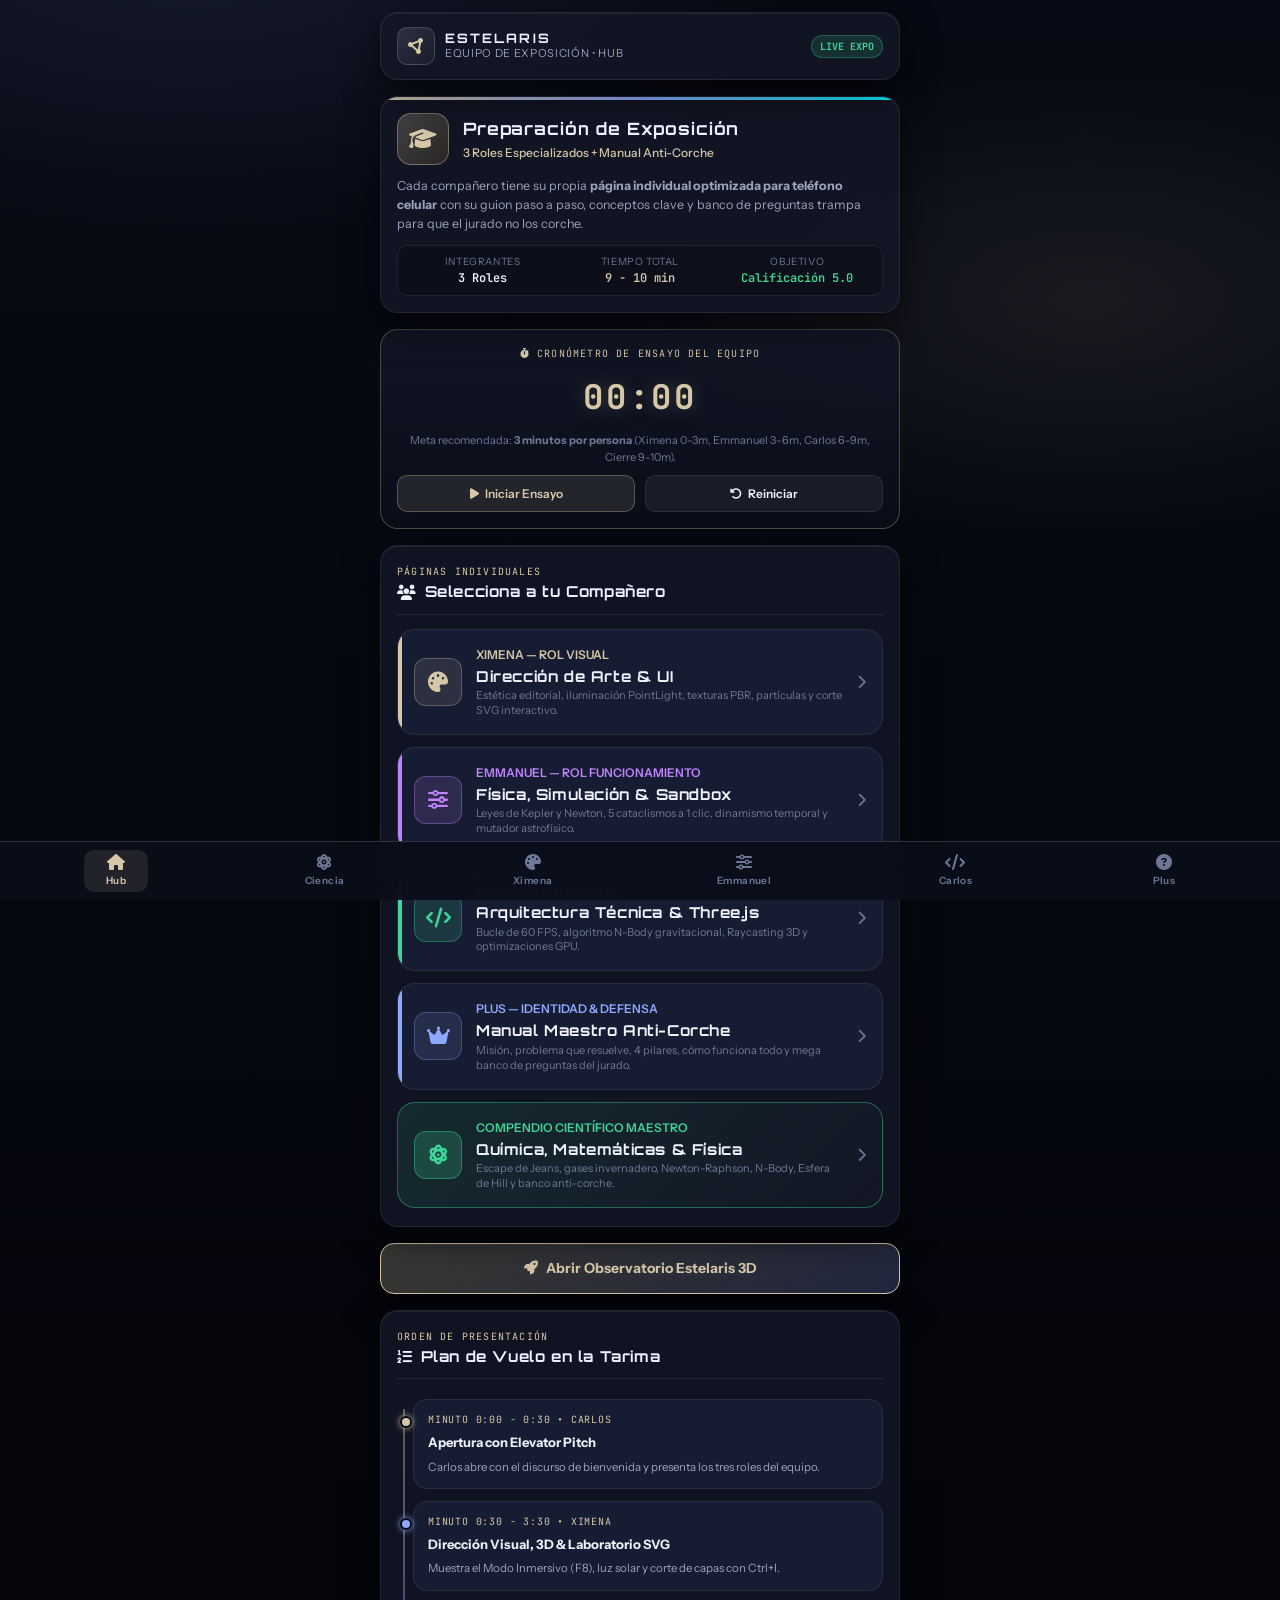
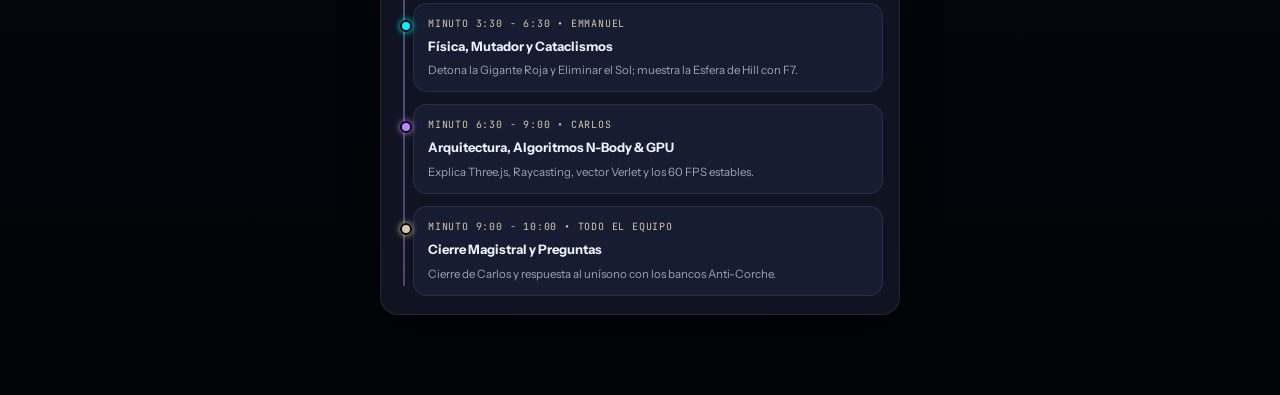
==== expo/index.html @ bb3147bc "Publicación inicial ESTELARIS Observatorio Orbital Web" ====
<!DOCTYPE html>
<html lang="es">
<head>
    <meta charset="UTF-8">
    <meta name="viewport" content="width=device-width, initial-scale=1.0, maximum-scale=1.0, user-scalable=no">
    <title>Estelaris — Portal Móvil de Exposición</title>
    <link rel="preconnect" href="https://fonts.googleapis.com">
    <link rel="preconnect" href="https://fonts.gstatic.com" crossorigin>
    <link href="https://fonts.googleapis.com/css2?family=Instrument+Sans:wght@400;500;600;700&family=JetBrains+Mono:wght@400;500;700&family=Orbitron:wght@500;700;900&display=swap" rel="stylesheet">
    <link rel="stylesheet" href="https://cdnjs.cloudflare.com/ajax/libs/font-awesome/6.4.0/css/all.min.css">
    <style>
:root {
  --bg-0: #06080f;
  --bg-1: #080c18;
  --surface: rgba(19, 23, 38, 0.85);
  --surface-2: rgba(24, 30, 51, 0.90);
  --surface-strong: rgba(27, 33, 56, 0.98);
  --surface-glass: rgba(19, 23, 38, 0.65);
  --border: rgba(255, 255, 255, 0.08);
  --border-strong: rgba(255, 255, 255, 0.16);
  --border-accent: rgba(214, 199, 168, 0.30);
  --border-blue: rgba(142, 168, 255, 0.30);
  --text-1: #eef2ff;
  --text-2: #9aa2bc;
  --text-3: #6e7896;
  --muted: #8d97b5;
  --accent-sand: #d6c7a8;
  --accent-sand-soft: rgba(214, 199, 168, 0.12);
  --accent-blue: #8ea8ff;
  --accent-blue-soft: rgba(142, 168, 255, 0.12);
  --accent-cyan: #00f2fe;
  --accent-purple: #c084fc;
  --accent-pink: #f472b6;
  --success: #3dd598;
  --danger: #ff6b6b;
  --warning: #fbbf24;
  --radius-xl: 18px;
  --radius-lg: 14px;
  --radius-md: 10px;
  --radius-sm: 6px;
  --radius-pill: 999px;
  --shadow: 0 12px 36px rgba(0, 0, 0, 0.6), 0 1px 0 rgba(255, 255, 255, 0.06) inset;
  --shadow-glow: 0 0 20px rgba(142, 168, 255, 0.15);
  --font-display: 'Orbitron', sans-serif;
  --font-sans: 'Instrument Sans', system-ui, -apple-system, Segoe UI, Roboto, sans-serif;
  --font-mono: 'JetBrains Mono', ui-monospace, monospace;
}
* { box-sizing: border-box; margin: 0; padding: 0; -webkit-tap-highlight-color: transparent; }
html { font-size: 15px; scroll-behavior: smooth; }
body {
  background: 
    radial-gradient(900px 500px at 15% -5%, rgba(142, 168, 255, 0.12), transparent 70%),
    radial-gradient(800px 400px at 85% 15%, rgba(214, 199, 168, 0.09), transparent 60%),
    linear-gradient(180deg, #070a14 0%, #06080f 50%, #030408 100%);
  color: var(--text-1);
  font-family: var(--font-sans);
  line-height: 1.5;
  min-height: 100vh;
  padding: 12px 12px 80px 12px;
  -webkit-font-smoothing: antialiased;
  text-rendering: optimizeLegibility;
}
::-webkit-scrollbar { width: 4px; height: 4px; }
::-webkit-scrollbar-thumb { background: rgba(255, 255, 255, 0.15); border-radius: 4px; }
.expo-app { max-width: 520px; margin: 0 auto; display: flex; flex-direction: column; gap: 16px; }
.expo-header {
  background: var(--surface);
  backdrop-filter: blur(20px);
  -webkit-backdrop-filter: blur(20px);
  border: 1px solid var(--border);
  border-radius: var(--radius-xl);
  padding: 14px 16px;
  box-shadow: var(--shadow);
  position: sticky;
  top: 10px;
  z-index: 100;
}
.header-row { display: flex; align-items: center; justify-content: space-between; gap: 12px; }
.header-brand { display: flex; align-items: center; gap: 10px; text-decoration: none; color: inherit; }
.brand-icon {
  width: 38px; height: 38px; border-radius: var(--radius-md); display: grid; place-items: center;
  background: linear-gradient(135deg, rgba(255, 255, 255, 0.12), rgba(255, 255, 255, 0.03));
  border: 1px solid var(--border-strong); color: var(--accent-sand); font-size: 16px; flex-shrink: 0;
}
.brand-info h1 { font-family: var(--font-display); font-size: 13px; letter-spacing: 0.16em; font-weight: 700; line-height: 1.1; color: var(--text-1); }
.brand-info p { font-size: 11px; color: var(--text-2); text-transform: uppercase; letter-spacing: 0.06em; }
.version-pill { font-size:10px; padding:3px 8px; border-radius:999px; background:rgba(61,213,152,0.14); border:1px solid rgba(61,213,152,0.3); color:var(--success); font-family:var(--font-mono); font-weight:700; }
.profile-card {
  background: var(--surface); backdrop-filter: blur(16px); -webkit-backdrop-filter: blur(16px);
  border: 1px solid var(--border); border-radius: var(--radius-xl); padding: 16px; box-shadow: var(--shadow);
  display: flex; flex-direction: column; gap: 12px; position: relative; overflow: hidden;
}
.profile-card::before {
  content: ''; position: absolute; top: 0; left: 0; right: 0; height: 3px;
  background: linear-gradient(90deg, var(--accent-sand), var(--accent-blue), var(--accent-cyan));
}
.profile-header { display: flex; align-items: center; gap: 14px; }
.avatar-bubble {
  width: 52px; height: 52px; border-radius: 14px; display: grid; place-items: center; font-size: 22px; flex-shrink: 0;
  background: linear-gradient(135deg, rgba(142, 168, 255, 0.2), rgba(0, 242, 254, 0.1)); border: 1px solid rgba(142, 168, 255, 0.3); color: var(--accent-blue);
}
.avatar-bubble--sand { background: linear-gradient(135deg, rgba(214, 199, 168, 0.25), rgba(251, 191, 36, 0.1)); border-color: rgba(214, 199, 168, 0.4); color: var(--accent-sand); }
.profile-meta h2 { font-family: var(--font-display); font-size: 17px; color: var(--text-1); letter-spacing: 0.05em; margin-bottom: 2px; }
.profile-meta .role-subtitle { font-size: 12px; color: var(--accent-sand); font-weight: 500; }
.profile-stats-row {
  display: grid; grid-template-columns: repeat(3, 1fr); gap: 8px; background: rgba(0, 0, 0, 0.25);
  border: 1px solid var(--border); border-radius: var(--radius-md); padding: 8px 10px;
}
.profile-stat { display: flex; flex-direction: column; align-items: center; text-align: center; }
.profile-stat-lbl { font-size: 10px; text-transform: uppercase; color: var(--text-3); letter-spacing: 0.06em; }
.profile-stat-val { font-family: var(--font-mono); font-size: 12px; font-weight: 600; color: var(--text-1); }
.section-card {
  background: var(--surface); backdrop-filter: blur(16px); -webkit-backdrop-filter: blur(16px);
  border: 1px solid var(--border); border-radius: var(--radius-xl); padding: 18px 16px; box-shadow: var(--shadow);
  display: flex; flex-direction: column; gap: 14px;
}
.section-head { display: flex; align-items: center; justify-content: space-between; border-bottom: 1px solid var(--border); padding-bottom: 10px; }
.section-title-wrap { display: flex; flex-direction: column; gap: 2px; }
.section-eyebrow { font-family: var(--font-mono); font-size: 10px; text-transform: uppercase; letter-spacing: 0.12em; color: var(--accent-sand); }
.section-title { font-family: var(--font-display); font-size: 15px; color: var(--text-1); letter-spacing: 0.04em; display: flex; align-items: center; gap: 8px; }
.timeline { display: flex; flex-direction: column; gap: 12px; position: relative; padding-left: 16px; }
.timeline::before {
  content: ''; position: absolute; top: 10px; bottom: 10px; left: 6px; width: 2px;
  background: linear-gradient(180deg, var(--accent-sand), var(--accent-blue), var(--accent-purple)); opacity: 0.4;
}
.timeline-step {
  position: relative; background: var(--surface-2); border: 1px solid var(--border); border-radius: var(--radius-lg);
  padding: 12px 14px; display: flex; flex-direction: column; gap: 6px;
}
.timeline-step::before {
  content: ''; position: absolute; left: -14px; top: 16px; width: 8px; height: 8px; border-radius: 50%;
  background: var(--accent-sand); border: 2px solid var(--bg-0); box-shadow: 0 0 6px var(--accent-sand);
}
.timeline-step:nth-child(2)::before { background: var(--accent-blue); box-shadow: 0 0 6px var(--accent-blue); }
.timeline-step:nth-child(3)::before { background: var(--accent-cyan); box-shadow: 0 0 6px var(--accent-cyan); }
.timeline-step:nth-child(4)::before { background: var(--accent-purple); box-shadow: 0 0 6px var(--accent-purple); }
.timeline-time { font-family: var(--font-mono); font-size: 10px; color: var(--accent-sand); text-transform: uppercase; letter-spacing: 0.08em; display: flex; justify-content: space-between; }
.timeline-title { font-size: 13px; font-weight: 700; color: var(--text-1); }
.expo-bottom-bar {
  position: fixed; bottom: 0; left: 0; right: 0; background: rgba(10, 14, 26, 0.94); backdrop-filter: blur(20px); -webkit-backdrop-filter: blur(20px);
  border-top: 1px solid var(--border-strong); display: flex; justify-content: space-around; align-items: center; padding: 8px 12px calc(8px + env(safe-area-inset-bottom)); z-index: 200;
}
.expo-tab-link {
  display: flex; flex-direction: column; align-items: center; gap: 3px; text-decoration: none; color: var(--text-3);
  font-size: 10px; font-weight: 600; letter-spacing: 0.04em; padding: 4px 8px; border-radius: var(--radius-md); transition: all 0.2s ease; min-width: 64px;
}
.expo-tab-link i { font-size: 16px; }
.expo-tab-link.active { color: var(--accent-sand); background: rgba(214, 199, 168, 0.12); }
        .hub-grid {
            display: flex;
            flex-direction: column;
            gap: 12px;
        }
        .hub-card {
            background: var(--surface-2);
            border: 1px solid var(--border);
            border-radius: var(--radius-xl);
            padding: 16px;
            display: flex;
            align-items: center;
            justify-content: space-between;
            gap: 14px;
            text-decoration: none;
            color: inherit;
            transition: all 0.2s ease;
            position: relative;
            overflow: hidden;
        }
        .hub-card:active {
            transform: scale(0.98);
            border-color: var(--accent-sand);
        }
        .hub-card::before {
            content: '';
            position: absolute;
            left: 0;
            top: 0;
            bottom: 0;
            width: 4px;
        }
        .hub-card--ximena::before { background: var(--accent-sand); }
        .hub-card--emmanuel::before { background: var(--accent-purple); }
        .hub-card--carlos::before { background: var(--success); }
        .hub-card--plus::before { background: var(--accent-blue); }

        .hub-card-left {
            display: flex;
            align-items: center;
            gap: 14px;
        }
        .hub-icon-box {
            width: 48px;
            height: 48px;
            border-radius: 12px;
            display: grid;
            place-items: center;
            font-size: 20px;
            flex-shrink: 0;
        }
        .hub-info h3 {
            font-family: var(--font-display);
            font-size: 15px;
            color: var(--text-1);
            letter-spacing: 0.04em;
        }
        .hub-info .hub-role {
            font-size: 12px;
            font-weight: 600;
            margin-bottom: 2px;
        }
        .hub-info .hub-desc {
            font-size: 11px;
            color: var(--text-3);
            line-height: 1.35;
        }
        .hub-chevron {
            font-size: 14px;
            color: var(--text-3);
        }

        /* Rehearsal Timer */
        .timer-card {
            background: linear-gradient(180deg, rgba(19,23,38,0.9), rgba(10,14,26,0.95));
            border: 1px solid var(--border-accent);
            border-radius: var(--radius-xl);
            padding: 16px;
            display: flex;
            flex-direction: column;
            align-items: center;
            text-align: center;
            gap: 10px;
        }
        .timer-display {
            font-family: var(--font-mono);
            font-size: 34px;
            font-weight: 700;
            color: var(--accent-sand);
            letter-spacing: 0.08em;
            text-shadow: 0 0 20px rgba(214,199,168,0.25);
        }
        .timer-buttons {
            display: flex;
            gap: 10px;
            width: 100%;
        }
        .timer-btn {
            flex: 1;
            padding: 10px;
            border-radius: 10px;
            border: 1px solid var(--border);
            background: rgba(255,255,255,0.06);
            color: var(--text-1);
            font-family: inherit;
            font-size: 12px;
            font-weight: 600;
            cursor: pointer;
            display: flex;
            align-items: center;
            justify-content: center;
            gap: 6px;
        }
        .timer-btn--primary {
            background: var(--accent-sand-soft);
            border-color: var(--border-accent);
            color: var(--accent-sand);
        }
    </style>
</head>
<body>

    <div class="expo-app">
        <!-- Top App Bar -->
        <header class="expo-header">
            <div class="header-row">
                <div class="header-brand">
                    <div class="brand-icon"><i class="fa-solid fa-circle-nodes"></i></div>
                    <div class="brand-info">
                        <h1>ESTELARIS</h1>
                        <p>Equipo de Exposición &bull; Hub</p>
                    </div>
                </div>
                <span class="version-pill" style="font-size:10px; padding:3px 8px; border-radius:999px; background:rgba(61,213,152,0.14); border:1px solid rgba(61,213,152,0.3); color:var(--success); font-family:var(--font-mono); font-weight:700;">
                    LIVE EXPO
                </span>
            </div>
        </header>

        <!-- Banner de Bienvenida -->
        <section class="profile-card">
            <div class="profile-header">
                <div class="avatar-bubble avatar-bubble--sand">
                    <i class="fa-solid fa-graduation-cap"></i>
                </div>
                <div class="profile-meta">
                    <h2>Preparación de Exposición</h2>
                    <div class="role-subtitle">3 Roles Especializados + Manual Anti-Corche</div>
                </div>
            </div>

            <p style="font-size:12.5px; color:var(--text-2); line-height:1.5;">
                Cada compañero tiene su propia <strong>página individual optimizada para teléfono celular</strong> con su guion paso a paso, conceptos clave y banco de preguntas trampa para que el jurado no los corche.
            </p>

            <div class="profile-stats-row">
                <div class="profile-stat">
                    <span class="profile-stat-lbl">Integrantes</span>
                    <span class="profile-stat-val">3 Roles</span>
                </div>
                <div class="profile-stat">
                    <span class="profile-stat-lbl">Tiempo Total</span>
                    <span class="profile-stat-val" style="color:var(--accent-sand);">9 - 10 min</span>
                </div>
                <div class="profile-stat">
                    <span class="profile-stat-lbl">Objetivo</span>
                    <span class="profile-stat-val" style="color:var(--success);">Calificación 5.0</span>
                </div>
            </div>
        </section>

        <!-- Cronómetro de Ensayo para el Equipo -->
        <section class="timer-card">
            <span class="section-eyebrow"><i class="fa-solid fa-stopwatch"></i> Cronómetro de Ensayo del Equipo</span>
            <div class="timer-display" id="timer-display">00:00</div>
            <div style="font-size:11px; color:var(--text-3);">
                Meta recomendada: <strong>3 minutos por persona</strong> (Ximena 0-3m, Emmanuel 3-6m, Carlos 6-9m, Cierre 9-10m).
            </div>
            <div class="timer-buttons">
                <button class="timer-btn timer-btn--primary" id="timer-toggle-btn" onclick="toggleTimer()">
                    <i class="fa-solid fa-play" id="timer-icon"></i> <span id="timer-btn-text">Iniciar Ensayo</span>
                </button>
                <button class="timer-btn" onclick="resetTimer()">
                    <i class="fa-solid fa-rotate-left"></i> Reiniciar
                </button>
            </div>
        </section>

        <!-- Menú de Acceso a las Páginas de los Compañeros -->
        <section class="section-card">
            <div class="section-head">
                <div class="section-title-wrap">
                    <span class="section-eyebrow">Páginas Individuales</span>
                    <h3 class="section-title"><i class="fa-solid fa-users"></i> Selecciona a tu Compañero</h3>
                </div>
            </div>

            <div class="hub-grid">
                <!-- XIMENA -->
                <a href="ximena.html" class="hub-card hub-card--ximena">
                    <div class="hub-card-left">
                        <div class="hub-icon-box" style="background:var(--accent-sand-soft); border:1px solid var(--border-accent); color:var(--accent-sand);">
                            <i class="fa-solid fa-palette"></i>
                        </div>
                        <div class="hub-info">
                            <div class="hub-role" style="color:var(--accent-sand);">XIMENA — ROL VISUAL</div>
                            <h3>Dirección de Arte & UI</h3>
                            <div class="hub-desc">Estética editorial, iluminación PointLight, texturas PBR, partículas y corte SVG interactivo.</div>
                        </div>
                    </div>
                    <i class="fa-solid fa-chevron-right hub-chevron"></i>
                </a>

                <!-- EMMANUEL -->
                <a href="emmanuel.html" class="hub-card hub-card--emmanuel">
                    <div class="hub-card-left">
                        <div class="hub-icon-box" style="background:rgba(192,132,252,0.15); border:1px solid rgba(192,132,252,0.35); color:var(--accent-purple);">
                            <i class="fa-solid fa-sliders"></i>
                        </div>
                        <div class="hub-info">
                            <div class="hub-role" style="color:var(--accent-purple);">EMMANUEL — ROL FUNCIONAMIENTO</div>
                            <h3>Física, Simulación & Sandbox</h3>
                            <div class="hub-desc">Leyes de Kepler y Newton, 5 cataclismos a 1 clic, dinamismo temporal y mutador astrofísico.</div>
                        </div>
                    </div>
                    <i class="fa-solid fa-chevron-right hub-chevron"></i>
                </a>

                <!-- CARLOS -->
                <a href="carlos.html" class="hub-card hub-card--carlos">
                    <div class="hub-card-left">
                        <div class="hub-icon-box" style="background:rgba(61,213,152,0.15); border:1px solid rgba(61,213,152,0.35); color:var(--success);">
                            <i class="fa-solid fa-code"></i>
                        </div>
                        <div class="hub-info">
                            <div class="hub-role" style="color:var(--success);">CARLOS — ROL CÓDIGO</div>
                            <h3>Arquitectura Técnica & Three.js</h3>
                            <div class="hub-desc">Bucle de 60 FPS, algoritmo N-Body gravitacional, Raycasting 3D y optimizaciones GPU.</div>
                        </div>
                    </div>
                    <i class="fa-solid fa-chevron-right hub-chevron"></i>
                </a>

                <!-- PLUS IDENTIDAD (CARLOS) -->
                <a href="carlos_identidad.html" class="hub-card hub-card--plus">
                    <div class="hub-card-left">
                        <div class="hub-icon-box" style="background:var(--accent-blue-soft); border:1px solid var(--border-blue); color:var(--accent-blue);">
                            <i class="fa-solid fa-crown"></i>
                        </div>
                        <div class="hub-info">
                            <div class="hub-role" style="color:var(--accent-blue);">PLUS — IDENTIDAD & DEFENSA</div>
                            <h3>Manual Maestro Anti-Corche</h3>
                            <div class="hub-desc">Misión, problema que resuelve, 4 pilares, cómo funciona todo y mega banco de preguntas del jurado.</div>
                        </div>
                    </div>
                    <i class="fa-solid fa-chevron-right hub-chevron"></i>
                </a>

                <!-- CIENCIA & FUNDAMENTOS -->
                <a href="ciencia.html" class="hub-card" style="border-color:rgba(61,213,152,0.4); background:linear-gradient(135deg, rgba(61,213,152,0.12), rgba(19,23,38,0.9));">
                    <div class="hub-card-left">
                        <div class="hub-icon-box" style="background:rgba(61,213,152,0.2); border:1px solid rgba(61,213,152,0.4); color:var(--success);">
                            <i class="fa-solid fa-atom"></i>
                        </div>
                        <div class="hub-info">
                            <div class="hub-role" style="color:var(--success);">COMPENDIO CIENTÍFICO MAESTRO</div>
                            <h3>Química, Matemáticas & Física</h3>
                            <div class="hub-desc">Escape de Jeans, gases invernadero, Newton-Raphson, N-Body, Esfera de Hill y banco anti-corche.</div>
                        </div>
                    </div>
                    <i class="fa-solid fa-chevron-right hub-chevron"></i>
                </a>
            </div>
        </section>

        <!-- Botón para lanzar el Observatorio 3D -->
        <a href="../index.html" class="btn btn--primary" style="text-align:center; text-decoration:none; display:flex; align-items:center; justify-content:center; gap:8px; padding:14px; border-radius:14px; background:linear-gradient(135deg, rgba(214,199,168,0.25), rgba(142,168,255,0.2)); border:1px solid var(--accent-sand); color:var(--accent-sand); font-weight:700; font-size:14px; box-shadow:var(--shadow);">
            <i class="fa-solid fa-rocket"></i> Abrir Observatorio Estelaris 3D
        </a>

        <!-- Secuencia Recomendada para la Expo -->
        <section class="section-card">
            <div class="section-head">
                <div class="section-title-wrap">
                    <span class="section-eyebrow">Orden de Presentación</span>
                    <h3 class="section-title"><i class="fa-solid fa-list-ol"></i> Plan de Vuelo en la Tarima</h3>
                </div>
            </div>

            <div class="timeline" style="margin-top:6px;">
                <div class="timeline-step">
                    <div class="timeline-time">Minuto 0:00 - 0:30 &bull; Carlos</div>
                    <div class="timeline-title">Apertura con Elevator Pitch</div>
                    <div style="font-size:11.5px; color:var(--text-2);">Carlos abre con el discurso de bienvenida y presenta los tres roles del equipo.</div>
                </div>
                <div class="timeline-step">
                    <div class="timeline-time">Minuto 0:30 - 3:30 &bull; Ximena</div>
                    <div class="timeline-title">Dirección Visual, 3D & Laboratorio SVG</div>
                    <div style="font-size:11.5px; color:var(--text-2);">Muestra el Modo Inmersivo (F8), luz solar y corte de capas con Ctrl+I.</div>
                </div>
                <div class="timeline-step">
                    <div class="timeline-time">Minuto 3:30 - 6:30 &bull; Emmanuel</div>
                    <div class="timeline-title">Física, Mutador y Cataclismos</div>
                    <div style="font-size:11.5px; color:var(--text-2);">Detona la Gigante Roja y Eliminar el Sol; muestra la Esfera de Hill con F7.</div>
                </div>
                <div class="timeline-step">
                    <div class="timeline-time">Minuto 6:30 - 9:00 &bull; Carlos</div>
                    <div class="timeline-title">Arquitectura, Algoritmos N-Body & GPU</div>
                    <div style="font-size:11.5px; color:var(--text-2);">Explica Three.js, Raycasting, vector Verlet y los 60 FPS estables.</div>
                </div>
                <div class="timeline-step">
                    <div class="timeline-time">Minuto 9:00 - 10:00 &bull; Todo el Equipo</div>
                    <div class="timeline-title">Cierre Magistral y Preguntas</div>
                    <div style="font-size:11.5px; color:var(--text-2);">Cierre de Carlos y respuesta al unísono con los bancos Anti-Corche.</div>
                </div>
            </div>
        </section>

    </div>

    <!-- Barra Inferior Fija para Smartphone -->
    <nav class="expo-bottom-bar" aria-label="Navegación de roles">
        <a href="index.html" class="expo-tab-link active">
            <i class="fa-solid fa-house"></i>
            <span>Hub</span>
        </a>
        <a href="ciencia.html" class="expo-tab-link">
            <i class="fa-solid fa-atom"></i>
            <span>Ciencia</span>
        </a>
        <a href="ximena.html" class="expo-tab-link">
            <i class="fa-solid fa-palette"></i>
            <span>Ximena</span>
        </a>
        <a href="emmanuel.html" class="expo-tab-link">
            <i class="fa-solid fa-sliders"></i>
            <span>Emmanuel</span>
        </a>
        <a href="carlos.html" class="expo-tab-link">
            <i class="fa-solid fa-code"></i>
            <span>Carlos</span>
        </a>
        <a href="carlos_identidad.html" class="expo-tab-link">
            <i class="fa-solid fa-circle-question"></i>
            <span>Plus</span>
        </a>
    </nav>

    <script>
        // Simple Stopwatch for Rehearsal
        let timerSeconds = 0;
        let timerInterval = null;
        let isTimerRunning = false;

        function updateTimerDisplay() {
            const mins = String(Math.floor(timerSeconds / 60)).padStart(2, '0');
            const secs = String(timerSeconds % 60).padStart(2, '0');
            document.getElementById('timer-display').textContent = mins + ':' + secs;
        }

        function toggleTimer() {
            const btn = document.getElementById('timer-toggle-btn');
            const icon = document.getElementById('timer-icon');
            const text = document.getElementById('timer-btn-text');

            if (!isTimerRunning) {
                isTimerRunning = true;
                icon.className = 'fa-solid fa-pause';
                text.textContent = 'Pausar Ensayo';
                timerInterval = setInterval(() => {
                    timerSeconds++;
                    updateTimerDisplay();
                }, 1000);
            } else {
                isTimerRunning = false;
                icon.className = 'fa-solid fa-play';
                text.textContent = 'Reanudar Ensayo';
                clearInterval(timerInterval);
            }
        }

        function resetTimer() {
            isTimerRunning = false;
            clearInterval(timerInterval);
            timerSeconds = 0;
            updateTimerDisplay();
            document.getElementById('timer-icon').className = 'fa-solid fa-play';
            document.getElementById('timer-btn-text').textContent = 'Iniciar Ensayo';
        }
    </script>
</body>
</html>
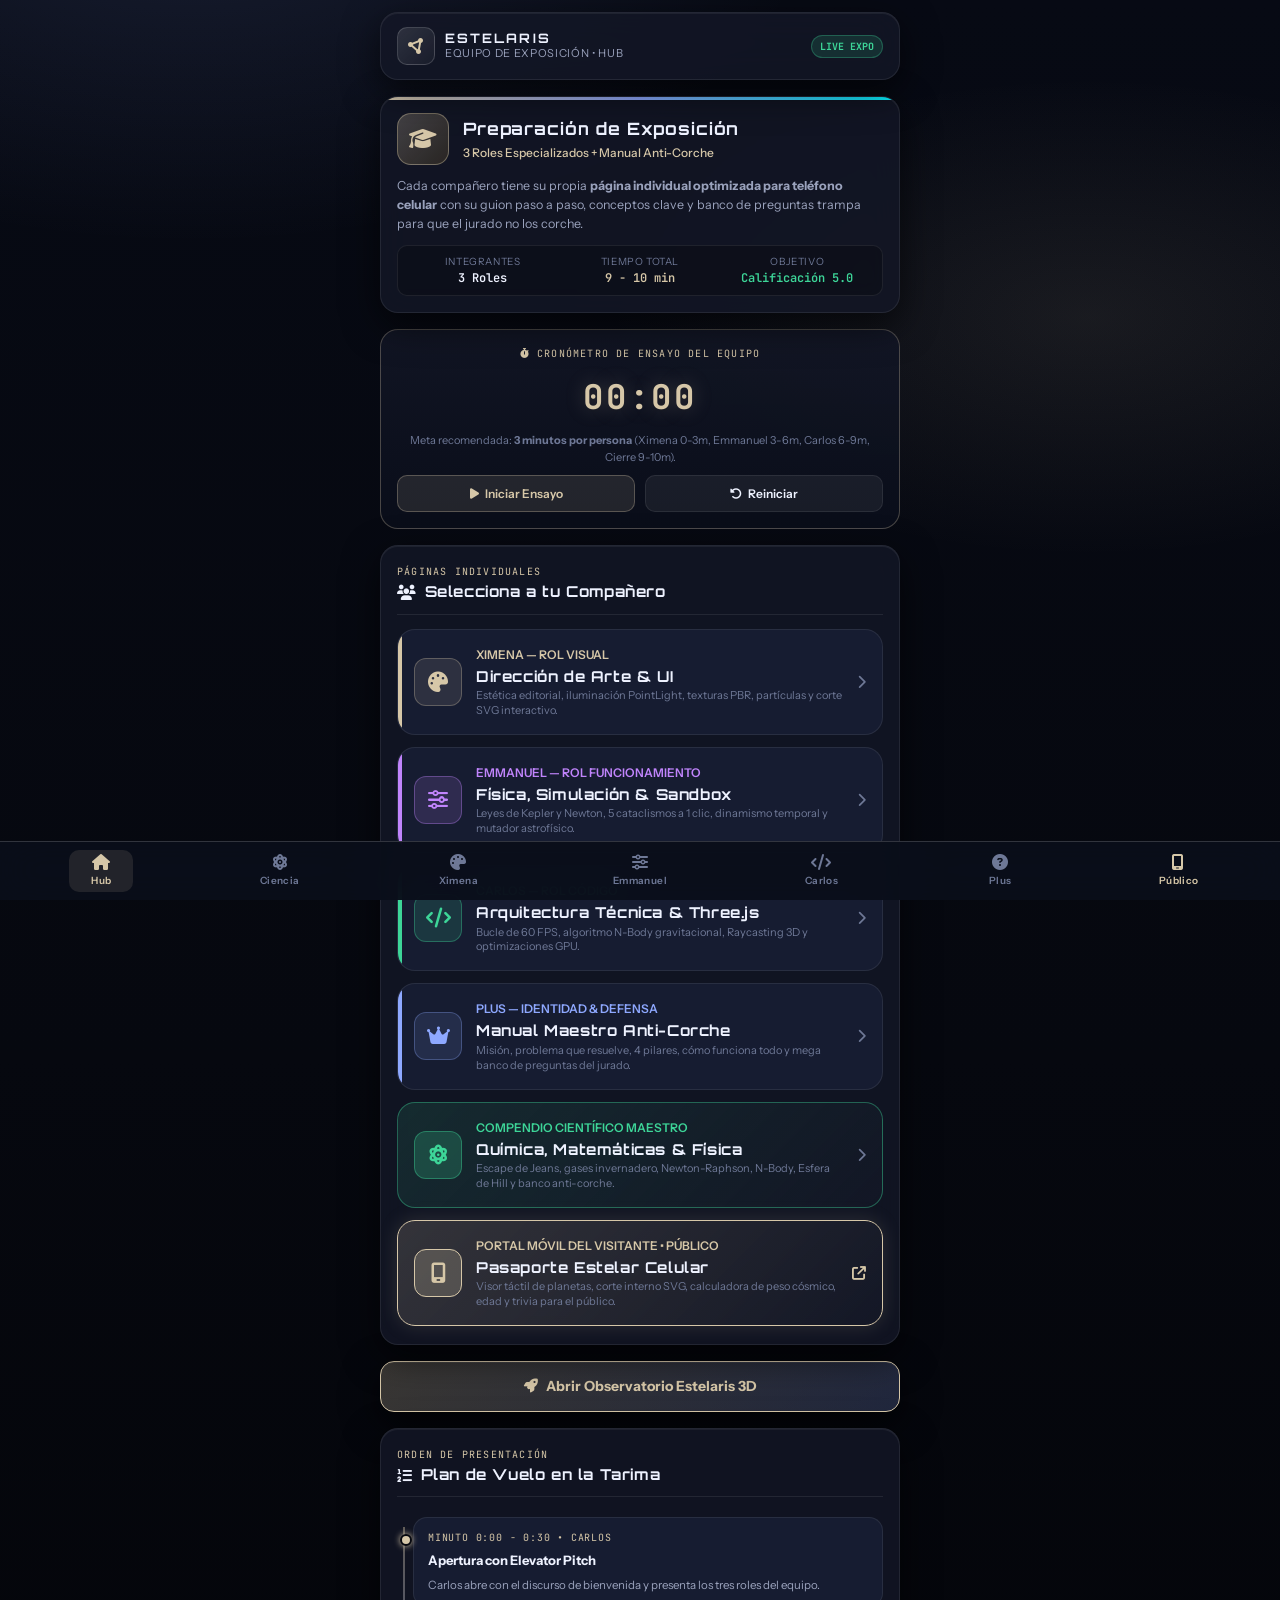
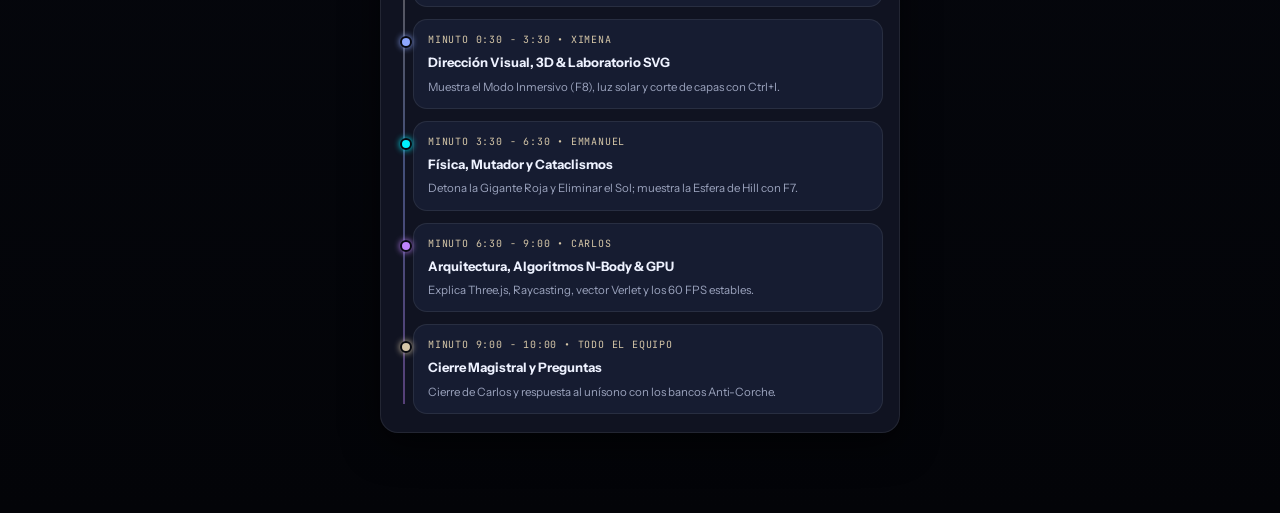
==== commit 3676d608: "feat(mobile): version para celular, portal del visitante, controles tactiles y codigo QR para public" ====
--- a/expo/index.html
+++ b/expo/index.html
@@ -418,6 +418,21 @@
                     </div>
                     <i class="fa-solid fa-chevron-right hub-chevron"></i>
                 </a>
+
+                <!-- PORTAL DEL VISITANTE & PASAPORTE MÓVIL (PÚBLICO) -->
+                <a href="../visitante.html" class="hub-card" style="border-color:var(--accent-sand); background:linear-gradient(135deg, rgba(214,199,168,0.18), rgba(19,23,38,0.92)); box-shadow:0 0 20px rgba(214,199,168,0.15);">
+                    <div class="hub-card-left">
+                        <div class="hub-icon-box" style="background:rgba(214,199,168,0.22); border:1px solid var(--accent-sand); color:var(--accent-sand);">
+                            <i class="fa-solid fa-mobile-screen"></i>
+                        </div>
+                        <div class="hub-info">
+                            <div class="hub-role" style="color:var(--accent-sand);">PORTAL MÓVIL DEL VISITANTE &bull; PÚBLICO</div>
+                            <h3>Pasaporte Estelar Celular</h3>
+                            <div class="hub-desc">Visor táctil de planetas, corte interno SVG, calculadora de peso cósmico, edad y trivia para el público.</div>
+                        </div>
+                    </div>
+                    <i class="fa-solid fa-arrow-up-right-from-square hub-chevron" style="color:var(--accent-sand);"></i>
+                </a>
             </div>
         </section>
 
@@ -491,6 +506,10 @@
         <a href="carlos_identidad.html" class="expo-tab-link">
             <i class="fa-solid fa-circle-question"></i>
             <span>Plus</span>
+        </a>
+        <a href="../visitante.html" class="expo-tab-link" style="color:var(--accent-sand);">
+            <i class="fa-solid fa-mobile-screen"></i>
+            <span>Público</span>
         </a>
     </nav>
 
